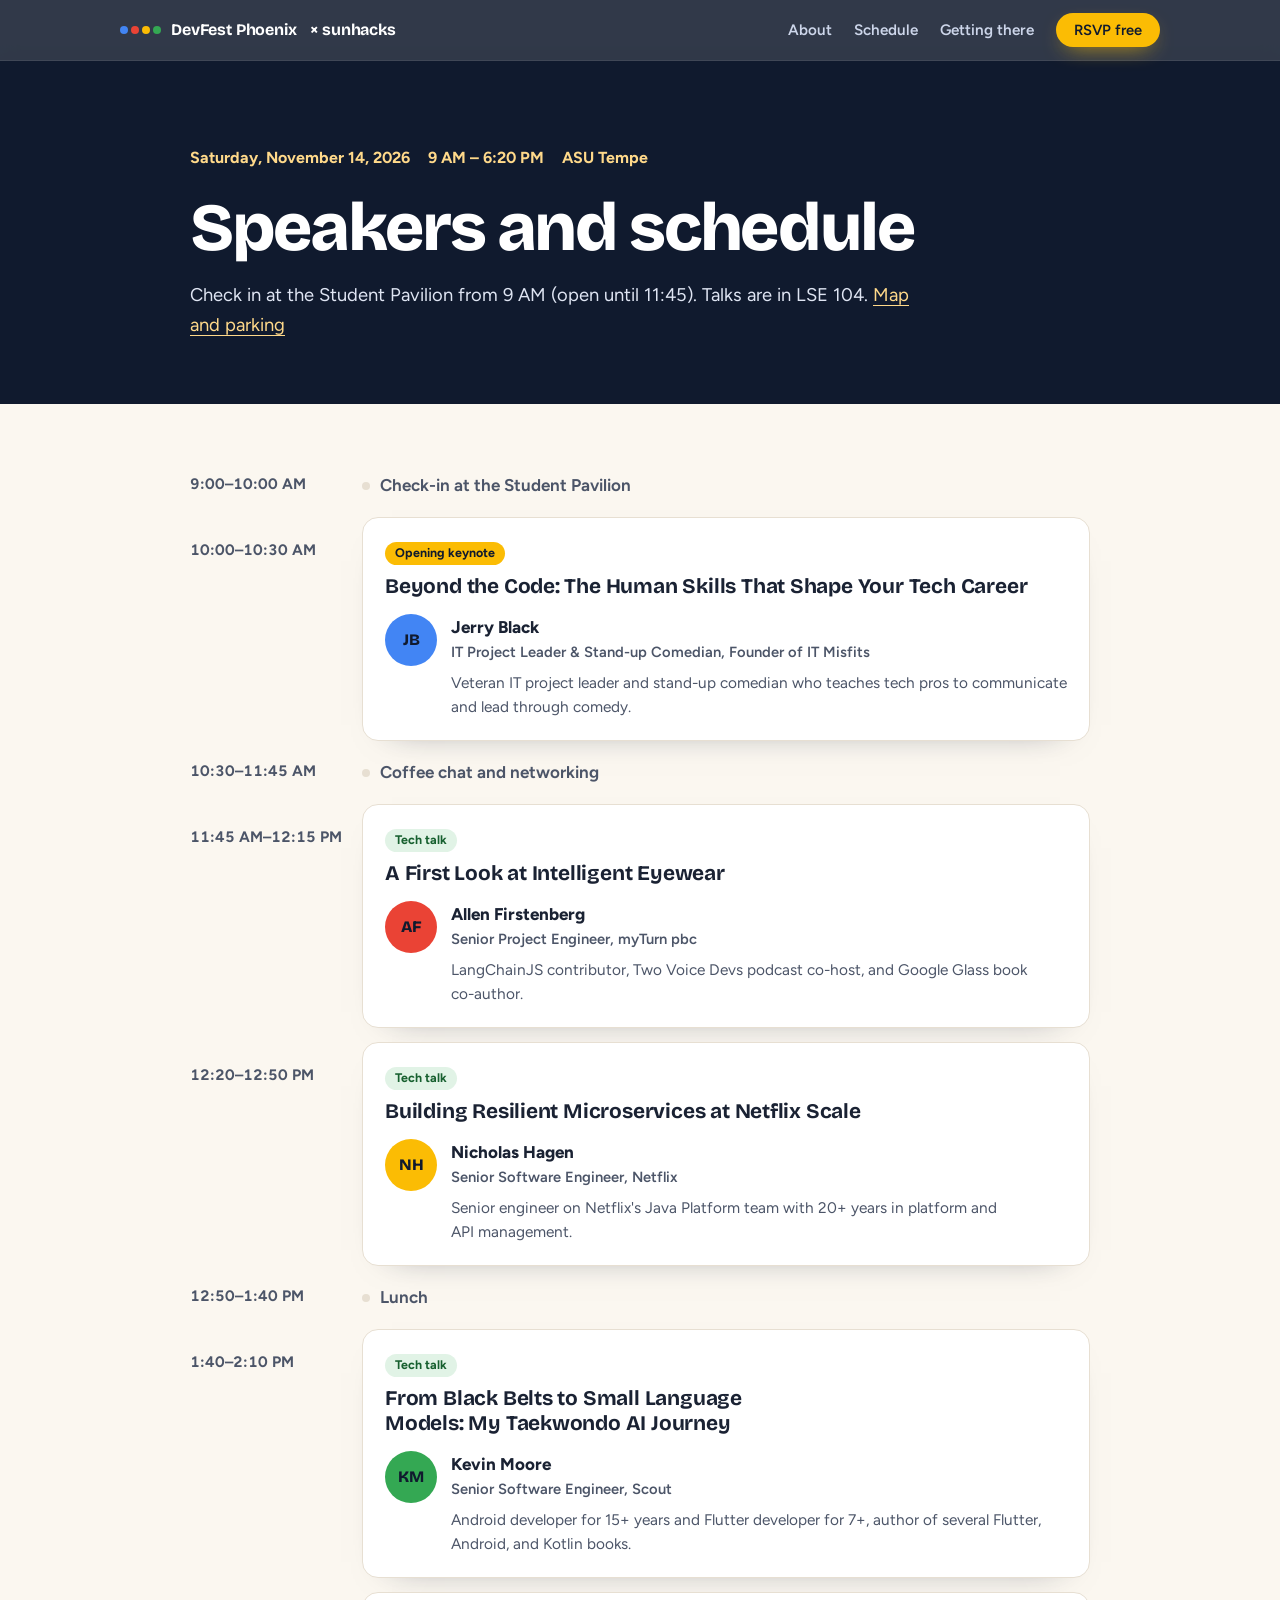
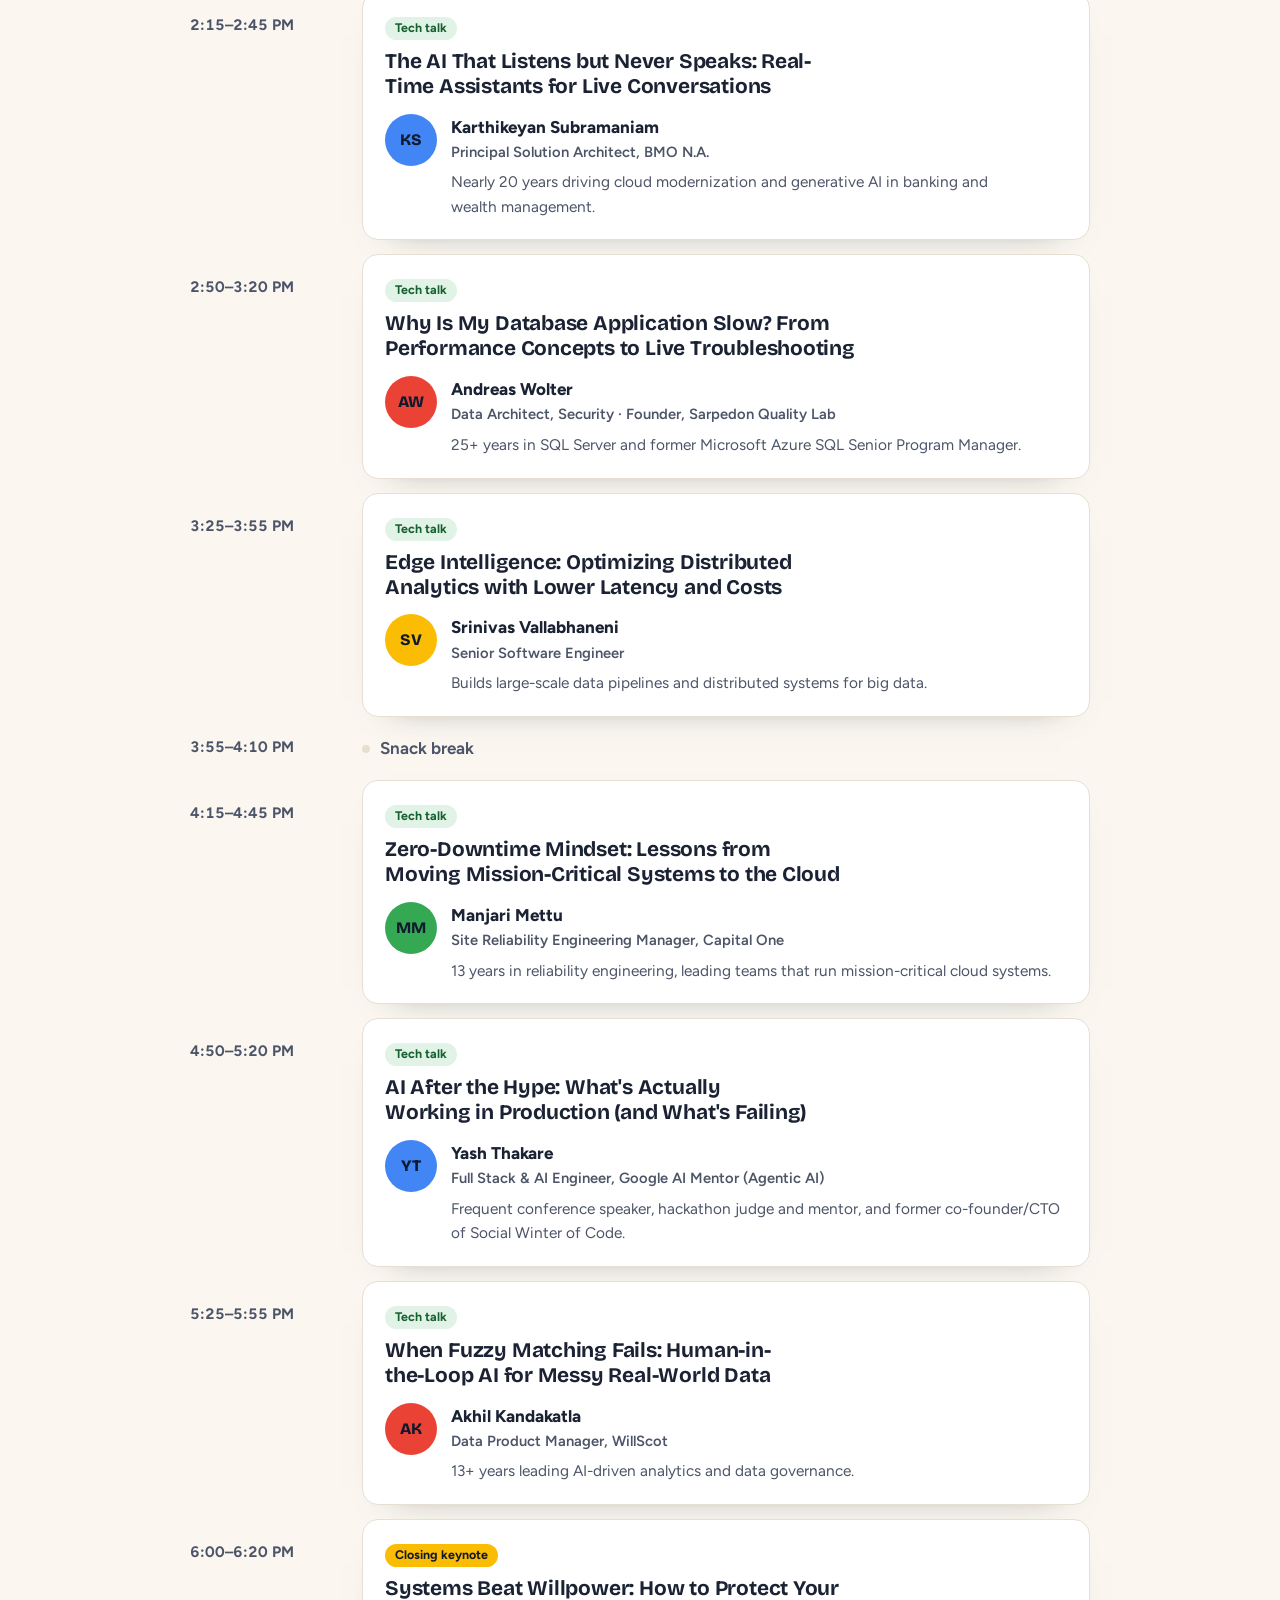
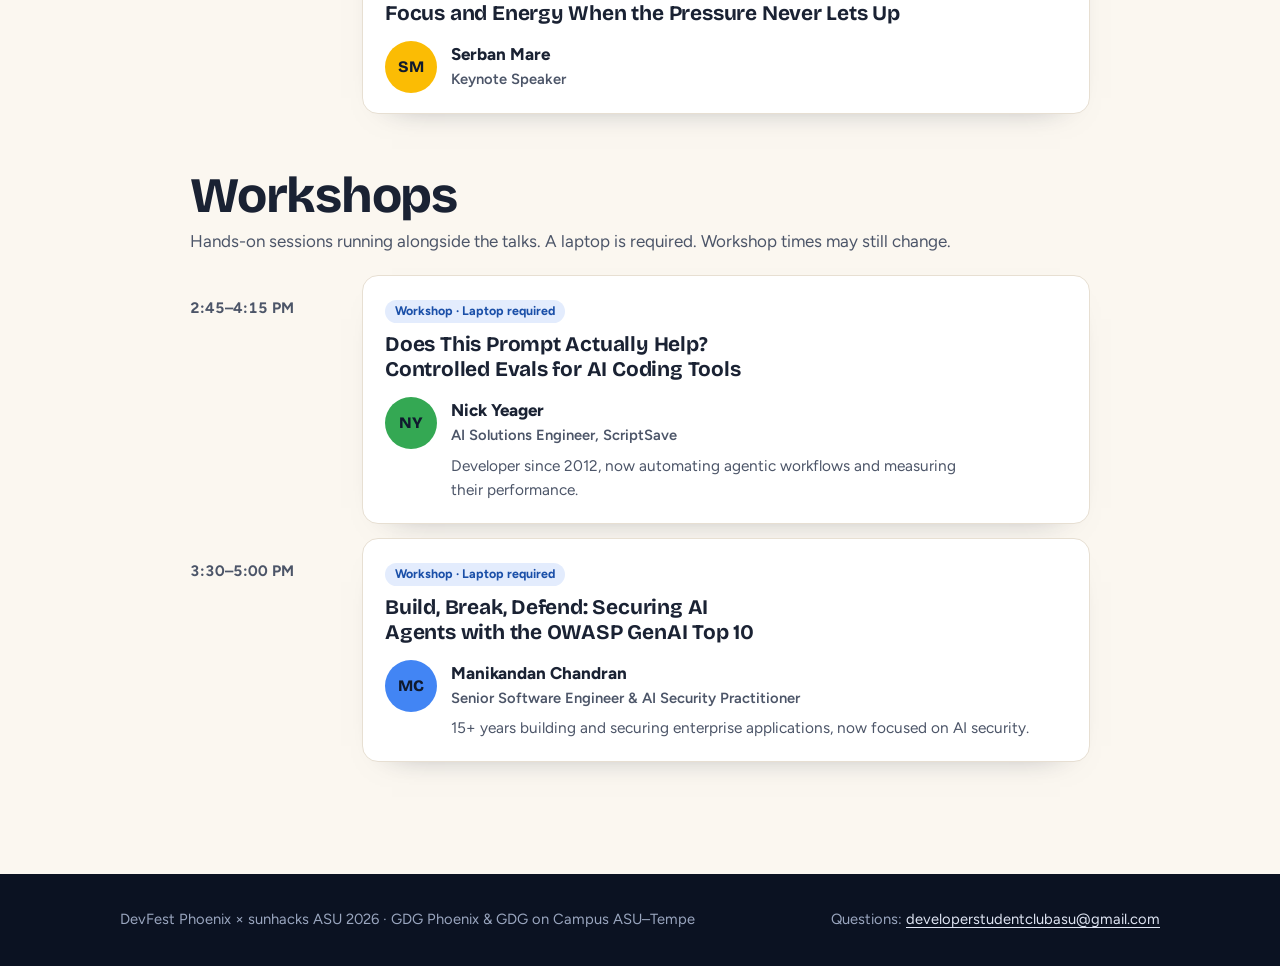
==== schedule.html @ c8252a9f "Add expanded schedule page with speaker cards; share styles via site.css" ====
<!DOCTYPE html>
<html lang="en">
<head>
<meta charset="utf-8">
<meta name="viewport" content="width=device-width, initial-scale=1">
<title>Speakers and Schedule | DevFest Phoenix × sunhacks ASU 2026</title>
<meta name="description" content="Full schedule, talk titles, and speaker bios for DevFest Phoenix × sunhacks ASU 2026. Saturday, November 14, 2026 at ASU Tempe.">
<link rel="canonical" href="https://aidevfest.org/schedule.html">
<meta property="og:type" content="website">
<meta property="og:title" content="Speakers and Schedule: DevFest Phoenix × sunhacks ASU 2026">
<meta property="og:description" content="Talks, workshops, and keynotes at ASU Tempe. Saturday, November 14, 2026.">
<meta property="og:url" content="https://aidevfest.org/schedule.html">
<meta property="og:image" content="https://aidevfest.org/img/og.png">
<meta name="twitter:card" content="summary_large_image">
<meta name="theme-color" content="#101a2e">
<link rel="icon" href="img/favicon.svg" type="image/svg+xml">
<link rel="preload" href="fonts/bricolage-grotesque-var.woff2" as="font" type="font/woff2" crossorigin>
<link rel="stylesheet" href="site.css">
</head>
<body>
<a class="skip" href="#main">Skip to content</a>
<header class="top">
  <div class="wrap">
    <a class="mark" href="./"><span class="dots" aria-hidden="true"><i></i><i></i><i></i><i></i></span>DevFest Phoenix<span class="full">&nbsp;× sunhacks</span></a>
    <nav aria-label="Main">
      <a href="./#about">About</a>
      <a href="./#schedule">Schedule</a>
      <a href="./#venue">Getting there</a>
      <a class="btn btn-sun" href="https://gdg.community.dev/events/details/google-gdg-on-campus-arizona-state-university-tempe-united-states-presents-devfest-phoenix-x-sunhacks-asu-2026-call-for-speakers/cohost-gdg-on-campus-arizona-state-university-tempe-united-states/">RSVP free</a>
    </nav>
  </div>
</header>

<main id="main">
<div class="page-head">
  <div class="wrap narrow">
    <p class="kick"><span>Saturday, November 14, 2026</span><span>9 AM – 6:20 PM</span><span>ASU Tempe</span></p>
    <h1>Speakers and schedule</h1>
    <p class="lead">Check in at the Student Pavilion from 9 AM (open until 11:45). Talks are in LSE 104.
      <a href="./#venue">Map and parking</a></p>
  </div>
</div>

<section style="padding-top:clamp(40px,6vw,64px)">
  <div class="wrap narrow">
    <ol class="xs">
      <li class="brk"><time>9:00–10:00 AM</time><span>Check-in at the Student Pavilion</span></li>
      <li>
        <time>10:00–10:30 AM</time>
        <article class="talk">
          <span class="tag kn">Opening keynote</span>
          <h3>Beyond the Code: The Human Skills That Shape Your Tech Career</h3>
          <div class="spk"><span class="av" style="--c:var(--blue)" aria-hidden="true">JB</span>
            <div><b>Jerry Black</b><span class="role">IT Project Leader &amp; Stand-up Comedian, Founder of IT Misfits</span>
              <p>Veteran IT project leader and stand-up comedian who teaches tech pros to communicate and lead through comedy.</p></div></div>
        </article>
      </li>
      <li class="brk"><time>10:30–11:45 AM</time><span>Coffee chat and networking</span></li>
      <li>
        <time>11:45 AM–12:15 PM</time>
        <article class="talk">
          <span class="tag tt">Tech talk</span>
          <h3>A First Look at Intelligent Eyewear</h3>
          <div class="spk"><span class="av" style="--c:var(--red)" aria-hidden="true">AF</span>
            <div><b>Allen Firstenberg</b><span class="role">Senior Project Engineer, myTurn pbc</span>
              <p>LangChainJS contributor, Two Voice Devs podcast co-host, and Google Glass book co-author.</p></div></div>
        </article>
      </li>
      <li>
        <time>12:20–12:50 PM</time>
        <article class="talk">
          <span class="tag tt">Tech talk</span>
          <h3>Building Resilient Microservices at Netflix Scale</h3>
          <div class="spk"><span class="av" style="--c:var(--yellow)" aria-hidden="true">NH</span>
            <div><b>Nicholas Hagen</b><span class="role">Senior Software Engineer, Netflix</span>
              <p>Senior engineer on Netflix's Java Platform team with 20+ years in platform and API management.</p></div></div>
        </article>
      </li>
      <li class="brk"><time>12:50–1:40 PM</time><span>Lunch</span></li>
      <li>
        <time>1:40–2:10 PM</time>
        <article class="talk">
          <span class="tag tt">Tech talk</span>
          <h3>From Black Belts to Small Language Models: My Taekwondo AI Journey</h3>
          <div class="spk"><span class="av" style="--c:var(--green)" aria-hidden="true">KM</span>
            <div><b>Kevin Moore</b><span class="role">Senior Software Engineer, Scout</span>
              <p>Android developer for 15+ years and Flutter developer for 7+, author of several Flutter, Android, and Kotlin books.</p></div></div>
        </article>
      </li>
      <li>
        <time>2:15–2:45 PM</time>
        <article class="talk">
          <span class="tag tt">Tech talk</span>
          <h3>The AI That Listens but Never Speaks: Real-Time Assistants for Live Conversations</h3>
          <div class="spk"><span class="av" style="--c:var(--blue)" aria-hidden="true">KS</span>
            <div><b>Karthikeyan Subramaniam</b><span class="role">Principal Solution Architect, BMO N.A.</span>
              <p>Nearly 20 years driving cloud modernization and generative AI in banking and wealth management.</p></div></div>
        </article>
      </li>
      <li>
        <time>2:50–3:20 PM</time>
        <article class="talk">
          <span class="tag tt">Tech talk</span>
          <h3>Why Is My Database Application Slow? From Performance Concepts to Live Troubleshooting</h3>
          <div class="spk"><span class="av" style="--c:var(--red)" aria-hidden="true">AW</span>
            <div><b>Andreas Wolter</b><span class="role">Data Architect, Security &middot; Founder, Sarpedon Quality Lab</span>
              <p>25+ years in SQL Server and former Microsoft Azure SQL Senior Program Manager.</p></div></div>
        </article>
      </li>
      <li>
        <time>3:25–3:55 PM</time>
        <article class="talk">
          <span class="tag tt">Tech talk</span>
          <h3>Edge Intelligence: Optimizing Distributed Analytics with Lower Latency and Costs</h3>
          <div class="spk"><span class="av" style="--c:var(--yellow)" aria-hidden="true">SV</span>
            <div><b>Srinivas Vallabhaneni</b><span class="role">Senior Software Engineer</span>
              <p>Builds large-scale data pipelines and distributed systems for big data.</p></div></div>
        </article>
      </li>
      <li class="brk"><time>3:55–4:10 PM</time><span>Snack break</span></li>
      <li>
        <time>4:15–4:45 PM</time>
        <article class="talk">
          <span class="tag tt">Tech talk</span>
          <h3>Zero-Downtime Mindset: Lessons from Moving Mission-Critical Systems to the Cloud</h3>
          <div class="spk"><span class="av" style="--c:var(--green)" aria-hidden="true">MM</span>
            <div><b>Manjari Mettu</b><span class="role">Site Reliability Engineering Manager, Capital One</span>
              <p>13 years in reliability engineering, leading teams that run mission-critical cloud systems.</p></div></div>
        </article>
      </li>
      <li>
        <time>4:50–5:20 PM</time>
        <article class="talk">
          <span class="tag tt">Tech talk</span>
          <h3>AI After the Hype: What's Actually Working in Production (and What's Failing)</h3>
          <div class="spk"><span class="av" style="--c:var(--blue)" aria-hidden="true">YT</span>
            <div><b>Yash Thakare</b><span class="role">Full Stack &amp; AI Engineer, Google AI Mentor (Agentic AI)</span>
              <p>Frequent conference speaker, hackathon judge and mentor, and former co-founder/CTO of Social Winter of Code.</p></div></div>
        </article>
      </li>
      <li>
        <time>5:25–5:55 PM</time>
        <article class="talk">
          <span class="tag tt">Tech talk</span>
          <h3>When Fuzzy Matching Fails: Human-in-the-Loop AI for Messy Real-World Data</h3>
          <div class="spk"><span class="av" style="--c:var(--red)" aria-hidden="true">AK</span>
            <div><b>Akhil Kandakatla</b><span class="role">Data Product Manager, WillScot</span>
              <p>13+ years leading AI-driven analytics and data governance.</p></div></div>
        </article>
      </li>
      <li>
        <time>6:00–6:20 PM</time>
        <article class="talk">
          <span class="tag kn">Closing keynote</span>
          <h3>Systems Beat Willpower: How to Protect Your Focus and Energy When the Pressure Never Lets Up</h3>
          <div class="spk"><span class="av" style="--c:var(--yellow)" aria-hidden="true">SM</span>
            <div><b>Serban Mare</b><span class="role">Keynote Speaker</span></div></div>
        </article>
      </li>
    </ol>

    <h2 class="xs-sub" id="workshops">Workshops</h2>
    <p class="xs-note">Hands-on sessions running alongside the talks. A laptop is required. Workshop times may still change.</p>
    <ol class="xs">
      <li>
        <time>2:45–4:15 PM</time>
        <article class="talk">
          <span class="tag ws">Workshop &middot; Laptop required</span>
          <h3>Does This Prompt Actually Help? Controlled Evals for AI Coding Tools</h3>
          <div class="spk"><span class="av" style="--c:var(--green)" aria-hidden="true">NY</span>
            <div><b>Nick Yeager</b><span class="role">AI Solutions Engineer, ScriptSave</span>
              <p>Developer since 2012, now automating agentic workflows and measuring their performance.</p></div></div>
        </article>
      </li>
      <li>
        <time>3:30–5:00 PM</time>
        <article class="talk">
          <span class="tag ws">Workshop &middot; Laptop required</span>
          <h3>Build, Break, Defend: Securing AI Agents with the OWASP GenAI Top 10</h3>
          <div class="spk"><span class="av" style="--c:var(--blue)" aria-hidden="true">MC</span>
            <div><b>Manikandan Chandran</b><span class="role">Senior Software Engineer &amp; AI Security Practitioner</span>
              <p>15+ years building and securing enterprise applications, now focused on AI security.</p></div></div>
        </article>
      </li>
    </ol>
  </div>
</section>
</main>

<footer>
  <div class="wrap">
    <span>DevFest Phoenix × sunhacks ASU 2026 &middot; GDG Phoenix &amp; GDG on Campus ASU–Tempe</span>
    <span>Questions: <a href="mailto:developerstudentclubasu@gmail.com">developerstudentclubasu@gmail.com</a></span>
  </div>
</footer>
</body>
</html>
---- site.css ----
@font-face{font-family:'Bricolage Grotesque';src:url(fonts/bricolage-grotesque-var.woff2) format('woff2');font-weight:200 800;font-display:swap}
@font-face{font-family:'Figtree';src:url(fonts/figtree-var.woff2) format('woff2');font-weight:300 900;font-display:swap}
:root{--night:#101a2e;--dusk:#1f2d55;--ink:#1a2233;--soft:#4c5568;--paper:#fbf7f0;--card:#fff;--line:#e7dfd2;
  --blue:#4285f4;--red:#ea4335;--yellow:#fbbc04;--green:#34a853;--sun:#ffb22e;--link:#1f5fc9;
  --display:'Bricolage Grotesque',system-ui,sans-serif;--body:'Figtree',system-ui,sans-serif;color-scheme:light}
*{box-sizing:border-box}
html{scroll-behavior:smooth;-webkit-text-size-adjust:100%}
[id]{scroll-margin-top:72px}
body{margin:0;font:400 1.0625rem/1.6 var(--body);color:var(--ink);background:var(--paper)}
img,svg{max-width:100%;height:auto}
a{color:var(--link);text-underline-offset:.2em}
a:hover{text-decoration-thickness:2px}
:focus-visible{outline:3px solid var(--yellow);outline-offset:3px}
::selection{background:var(--yellow);color:var(--night)}
h1,h2,h3{font-family:var(--display);line-height:1.05;text-wrap:balance;margin:0}
h2{font-size:clamp(2rem,4.4vw,3.1rem);font-weight:750;letter-spacing:-.025em}
h3{font-size:1.25rem;font-weight:700;letter-spacing:-.01em}
p,li{text-wrap:pretty}
.wrap{max-width:1120px;margin:0 auto;padding:0 clamp(18px,4vw,40px)}
.skip{position:absolute;left:-9999px}.skip:focus{left:12px;top:12px;z-index:99;background:#fff;padding:8px 12px}

/* top bar */
.top{position:sticky;top:0;z-index:20;background:rgba(16,26,46,.86);backdrop-filter:saturate(1.4) blur(10px);-webkit-backdrop-filter:saturate(1.4) blur(10px);
  border-bottom:1px solid rgba(255,255,255,.08)}
.top .wrap{display:flex;align-items:center;justify-content:space-between;gap:16px;height:60px}
.mark{display:flex;align-items:center;gap:10px;color:#fff;text-decoration:none;font:700 1rem/1 var(--display);letter-spacing:-.01em;white-space:nowrap}
.dots{display:inline-flex;gap:3px}.dots i{width:8px;height:8px;border-radius:50%}
.dots i:nth-child(1){background:var(--blue)}.dots i:nth-child(2){background:var(--red)}.dots i:nth-child(3){background:var(--yellow)}.dots i:nth-child(4){background:var(--green)}
.top nav{display:flex;align-items:center;gap:22px}
.top nav a{color:#cdd6ea;text-decoration:none;font-weight:600;font-size:.95rem}
.top nav a:hover{color:#fff}
.btn{display:inline-flex;align-items:center;gap:8px;text-decoration:none;font-weight:750;border-radius:999px;padding:13px 24px;line-height:1.1;
  transition:transform .15s cubic-bezier(.2,.8,.2,1),background .15s,box-shadow .15s}
.btn:active{transform:translateY(1px)}
.btn-sun{background:var(--yellow);color:var(--night);box-shadow:0 8px 22px -10px rgba(251,188,4,.9)}
.btn-sun:hover{background:#ffcd3c;color:var(--night);transform:translateY(-1px)}
.btn-line{color:#fff;border:1.5px solid rgba(255,255,255,.45)}
.btn-line:hover{border-color:#fff;color:#fff}
.top .btn{padding:9px 18px;font-size:.92rem}
.top nav a.btn-sun,.top nav a.btn-sun:hover{color:var(--night)}

/* hero: dawn over the desert, signal rings off the sun */
.hero{position:relative;overflow:hidden;color:#fff;background:linear-gradient(180deg,var(--night) 0%,var(--dusk) 52%,#7a3b54 78%,#e0794a 100%);
  padding:clamp(56px,9vw,110px) 0 0}
.hero .wrap{position:relative;z-index:2}
.kick{display:flex;flex-wrap:wrap;gap:8px 18px;margin:0 0 22px;color:#ffd98a;font-weight:700;font-size:1rem}
.hero h1{font-size:clamp(2.7rem,8vw,6.2rem);font-weight:800;letter-spacing:-.04em;line-height:.92;max-width:11ch}
.hero h1 .x{color:var(--yellow);font-weight:500}
.hero .lead{font-size:clamp(1.1rem,2vw,1.3rem);color:#dfe5f3;max-width:46ch;margin:22px 0 30px}
.hero .cta{display:flex;flex-wrap:wrap;gap:12px;align-items:center}
.facts{display:grid;grid-template-columns:repeat(4,auto);justify-content:start;gap:12px 40px;margin:44px 0 0;padding:0;list-style:none}
.facts li{border-left:2px solid rgba(255,255,255,.22);padding-left:14px;margin:0}
.facts b{display:block;font:700 1.15rem/1.2 var(--display);color:#fff}
.facts span{color:#c9d2e6;font-size:.95rem}
.horizon{position:relative;z-index:1;display:block;width:100%;height:auto;margin-top:clamp(-10px,-2vw,-40px)}
@media (prefers-reduced-motion:no-preference){
  .ring{animation:pulse 5.5s cubic-bezier(.2,.7,.2,1) infinite;transform-origin:600px 300px;opacity:0}
  .ring:nth-of-type(2){animation-delay:1.8s}.ring:nth-of-type(3){animation-delay:3.6s}
  @keyframes pulse{0%{transform:scale(.55);opacity:.0}15%{opacity:.55}100%{transform:scale(1.6);opacity:0}}
}

/* sections */
section{padding:clamp(64px,9vw,112px) 0}
.intro{display:grid;grid-template-columns:1fr 1fr;gap:clamp(28px,5vw,72px);align-items:start}
.intro p{margin:0 0 1rem;font-size:1.12rem}
.intro .big{font:600 clamp(1.35rem,2.4vw,1.75rem)/1.35 var(--display);letter-spacing:-.01em;color:var(--ink);margin:0}
.who{list-style:none;padding:0;margin:22px 0 0;display:grid;gap:10px}
.who li{display:flex;gap:12px;align-items:baseline;margin:0}
.who li::before{content:"";flex:none;width:10px;height:10px;border-radius:50%;background:var(--c);transform:translateY(-1px)}
.formats{display:grid;grid-template-columns:repeat(3,1fr);gap:0;margin-top:40px;border-top:2px solid var(--ink)}
.formats div{padding:22px 22px 4px 0;border-right:1px solid var(--line)}
.formats div:last-child{border-right:0}
.formats div+div{padding-left:22px}
.formats .len{display:block;font:700 .9rem/1 var(--body);color:var(--soft);margin:8px 0 10px;font-variant-numeric:tabular-nums}
.formats p{margin:0;color:var(--soft);font-size:.98rem}
.band{background:var(--night);color:#dfe5f3}
.band h2{color:#fff}
.topics{display:flex;flex-wrap:wrap;gap:10px;list-style:none;padding:0;margin:34px 0 0}
.topics li{margin:0;padding:10px 18px;border-radius:999px;border:1px solid rgba(255,255,255,.18);font-weight:650;color:#fff;
  background:linear-gradient(90deg,var(--c) 0 6px,transparent 6px);padding-left:24px}
.split{display:grid;grid-template-columns:1.1fr .9fr;gap:clamp(28px,5vw,72px);align-items:start}
.panel{background:var(--card);border:1px solid var(--line);border-radius:18px;padding:26px;box-shadow:0 18px 40px -30px rgba(16,26,46,.5)}
.panel h3{margin-bottom:.5rem}
.panel p{margin:0 0 .8rem;color:var(--soft)}
.panel p:last-child{margin-bottom:0}
.sub{font-size:1.12rem;margin:18px 0 0;max-width:52ch}
#schedule .split{grid-template-columns:.7fr 1.3fr}
.sched-head{position:sticky;top:96px}
.sched{list-style:none;padding:0;margin:0;border-top:2px solid var(--ink)}
.sched li{display:grid;grid-template-columns:10.5rem 1fr;gap:16px;align-items:baseline;margin:0;padding:13px 0;border-bottom:1px solid var(--line)}
.sched time{font-weight:650;font-size:.95rem;color:var(--soft);font-variant-numeric:tabular-nums}
.sched span{font:700 1.12rem/1.3 var(--display);letter-spacing:-.01em}
.sched small{display:inline-block;margin-left:10px;padding:3px 10px;border-radius:999px;background:var(--yellow);color:var(--night);
  font:700 .78rem/1.2 var(--body);letter-spacing:0;vertical-align:2px}
.sched em{display:block;margin-top:3px;font:500 .98rem/1.4 var(--body);font-style:normal;letter-spacing:0;color:var(--soft)}
.sched-sub{margin-top:44px;font-size:1.6rem}
.sched-note{margin:8px 0 16px;color:var(--soft)}
.sched .brk span{font:600 1rem/1.3 var(--body);color:var(--soft)}
.sched .brk span::before{content:"";display:inline-block;width:8px;height:8px;border-radius:50%;background:var(--line);margin-right:10px;vertical-align:1px}
.route{display:grid;grid-template-columns:.85fr 1.15fr;gap:clamp(24px,4vw,48px);align-items:stretch;margin-top:34px}
.steps{list-style:none;padding:0;margin:0;display:grid;gap:26px;align-content:start}
.steps li{display:flex;gap:16px;margin:0}
.steps p{margin:.35rem 0 .45rem;color:var(--soft);font-size:1rem}
.n,.pin b{flex:none;display:grid;place-items:center;width:34px;height:34px;border-radius:50%;background:var(--c);color:var(--night);
  font:800 1rem/1 var(--display);border:3px solid #fff;box-shadow:0 2px 8px rgba(16,26,46,.35)}
.when{display:block;font-weight:750;font-size:.9rem;color:var(--soft);margin:5px 0 4px;font-variant-numeric:tabular-nums}
.go{font-weight:700;font-size:.95rem}
.map{min-height:440px;border-radius:18px;border:1px solid var(--line);background:#ece6da;overflow:hidden;z-index:0}
.pin{background:none;border:0}
.leaflet-tooltip.pin-tip{font:700 .85rem/1.2 var(--body);color:var(--night);border:0;border-radius:8px;padding:5px 9px;box-shadow:0 4px 14px -4px rgba(16,26,46,.45)}
.leaflet-container{font-family:var(--body)}
.hosts{display:grid;grid-template-columns:repeat(3,1fr);gap:16px;margin-top:34px}
.host{background:var(--card);border:1px solid var(--line);border-radius:16px;padding:22px;border-top:4px solid var(--c)}
.host p{margin:.4rem 0 0;color:var(--soft);font-size:.98rem}
.history{display:flex;flex-wrap:wrap;gap:10px;list-style:none;padding:0;margin:22px 0 0}
.history a{display:inline-block;padding:9px 16px;border-radius:999px;background:var(--card);border:1px solid var(--line);text-decoration:none;color:var(--ink);font-weight:650}
.history a:hover{border-color:var(--link);color:var(--link)}
.history small{color:var(--soft);font-weight:500;margin-left:6px;font-variant-numeric:tabular-nums}
.final{text-align:center}
.final h2{max-width:18ch;margin:0 auto}
.final p{max-width:52ch;margin:18px auto 28px;color:#c9d2e6;font-size:1.1rem}
.final .cta{display:flex;flex-wrap:wrap;gap:12px;justify-content:center}
footer{background:#0b1222;color:#9aa6bf;font-size:.92rem;padding:34px 0}
footer .wrap{display:flex;flex-wrap:wrap;gap:10px 28px;justify-content:space-between}
footer a{color:#dfe5f3}

@media (max-width:900px){
  .intro,.split,.route{grid-template-columns:1fr}
  #schedule .split{grid-template-columns:1fr}
  .sched-head{position:static}
  .map{min-height:380px}
  .hosts{grid-template-columns:1fr}
  .facts{grid-template-columns:1fr 1fr}
  .top nav a:not(.btn){display:none}
}
@media (max-width:520px){
  .sched li{grid-template-columns:1fr;gap:2px}
  .formats{grid-template-columns:1fr}
  .formats div{border-right:0;padding-left:0!important;border-bottom:1px solid var(--line);padding-bottom:18px}
  .mark .full{display:none}
}
@media (prefers-reduced-motion:reduce){html{scroll-behavior:auto}*{transition:none!important}}

/* schedule.html: expanded schedule with speaker cards */
.page-head{background:var(--night);color:#dfe5f3;padding:clamp(48px,7vw,84px) 0 clamp(40px,6vw,64px)}
.page-head h1{color:#fff;font-size:clamp(2.4rem,6vw,4.2rem);font-weight:800;letter-spacing:-.035em}
.page-head .lead{font-size:1.15rem;max-width:60ch;margin:18px 0 0}
.page-head a{color:#ffd98a}
.narrow{max-width:980px}
.xs{list-style:none;padding:0;margin:0;display:grid;gap:14px}
.xs>li{display:grid;grid-template-columns:9.5rem 1fr;gap:20px;align-items:start;margin:0}
.xs time{font-weight:700;font-size:.95rem;color:var(--soft);font-variant-numeric:tabular-nums;padding-top:21px}
.xs .brk{padding:4px 0}
.xs .brk time{padding-top:0}
.xs .brk span{font-weight:650;color:var(--soft)}
.xs .brk span::before{content:"";display:inline-block;width:8px;height:8px;border-radius:50%;background:var(--line);margin-right:10px;vertical-align:1px}
.talk{background:var(--card);border:1px solid var(--line);border-radius:16px;padding:20px 22px;box-shadow:0 14px 34px -30px rgba(16,26,46,.6)}
.tag{display:inline-block;font:700 .78rem/1.2 var(--body);padding:4px 10px;border-radius:999px;margin-bottom:10px}
.tag.kn{background:var(--yellow);color:var(--night)}
.tag.tt{background:#e1f3e6;color:#17602f}
.tag.ws{background:#e3ecfd;color:#1a4fa8}
.talk h3{font-size:1.3rem;line-height:1.2;margin-bottom:14px}
.spk{display:flex;gap:14px;align-items:flex-start}
.av{flex:none;width:52px;height:52px;border-radius:50%;object-fit:cover;display:grid;place-items:center;background:var(--c,var(--line));
  color:var(--night);font:800 1rem/1 var(--display)}
.spk b{display:block;font-weight:750}
.spk .role{display:block;font-size:.92rem;color:var(--soft);font-weight:600}
.spk p{margin:6px 0 0;color:var(--soft);font-size:.96rem}
.xs-sub{margin:56px 0 6px}
.xs-note{margin:0 0 20px;color:var(--soft)}
@media (max-width:620px){
  .xs>li{grid-template-columns:1fr;gap:6px}
  .xs time{padding-top:0}
}
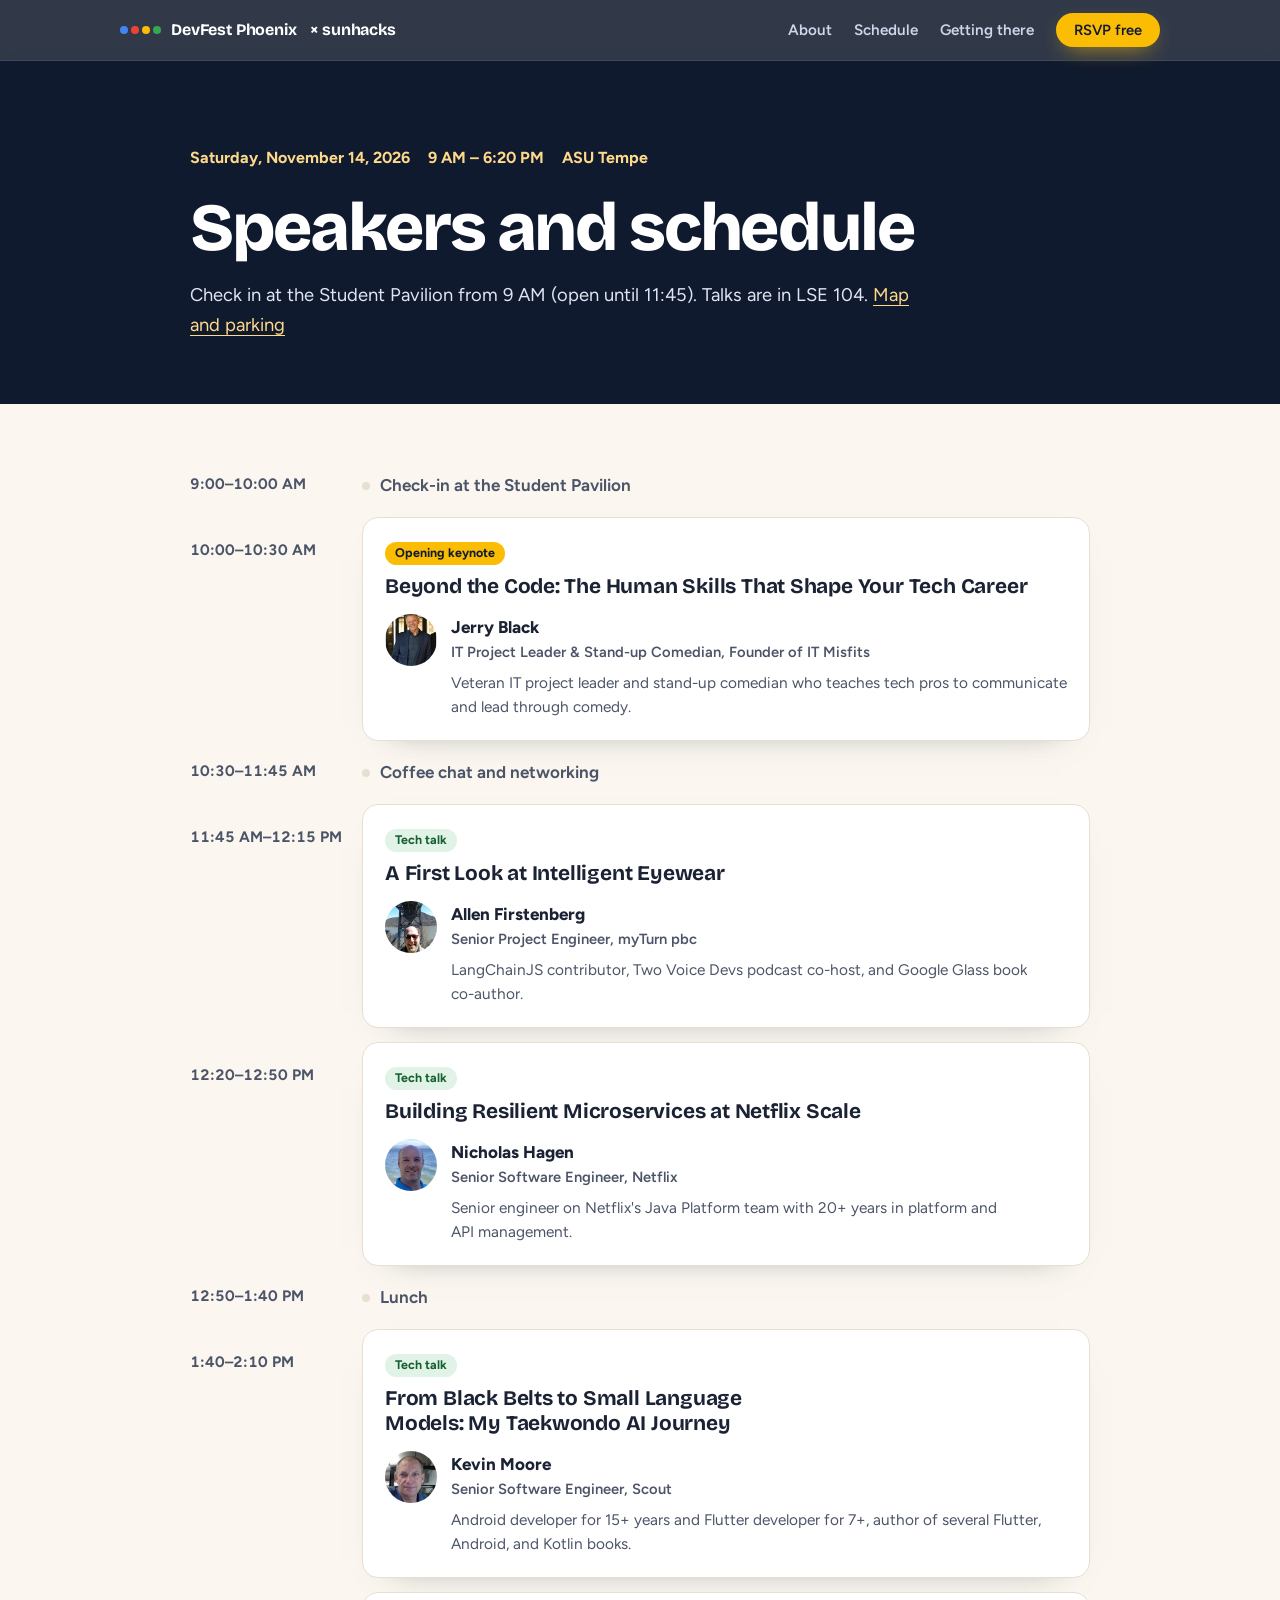
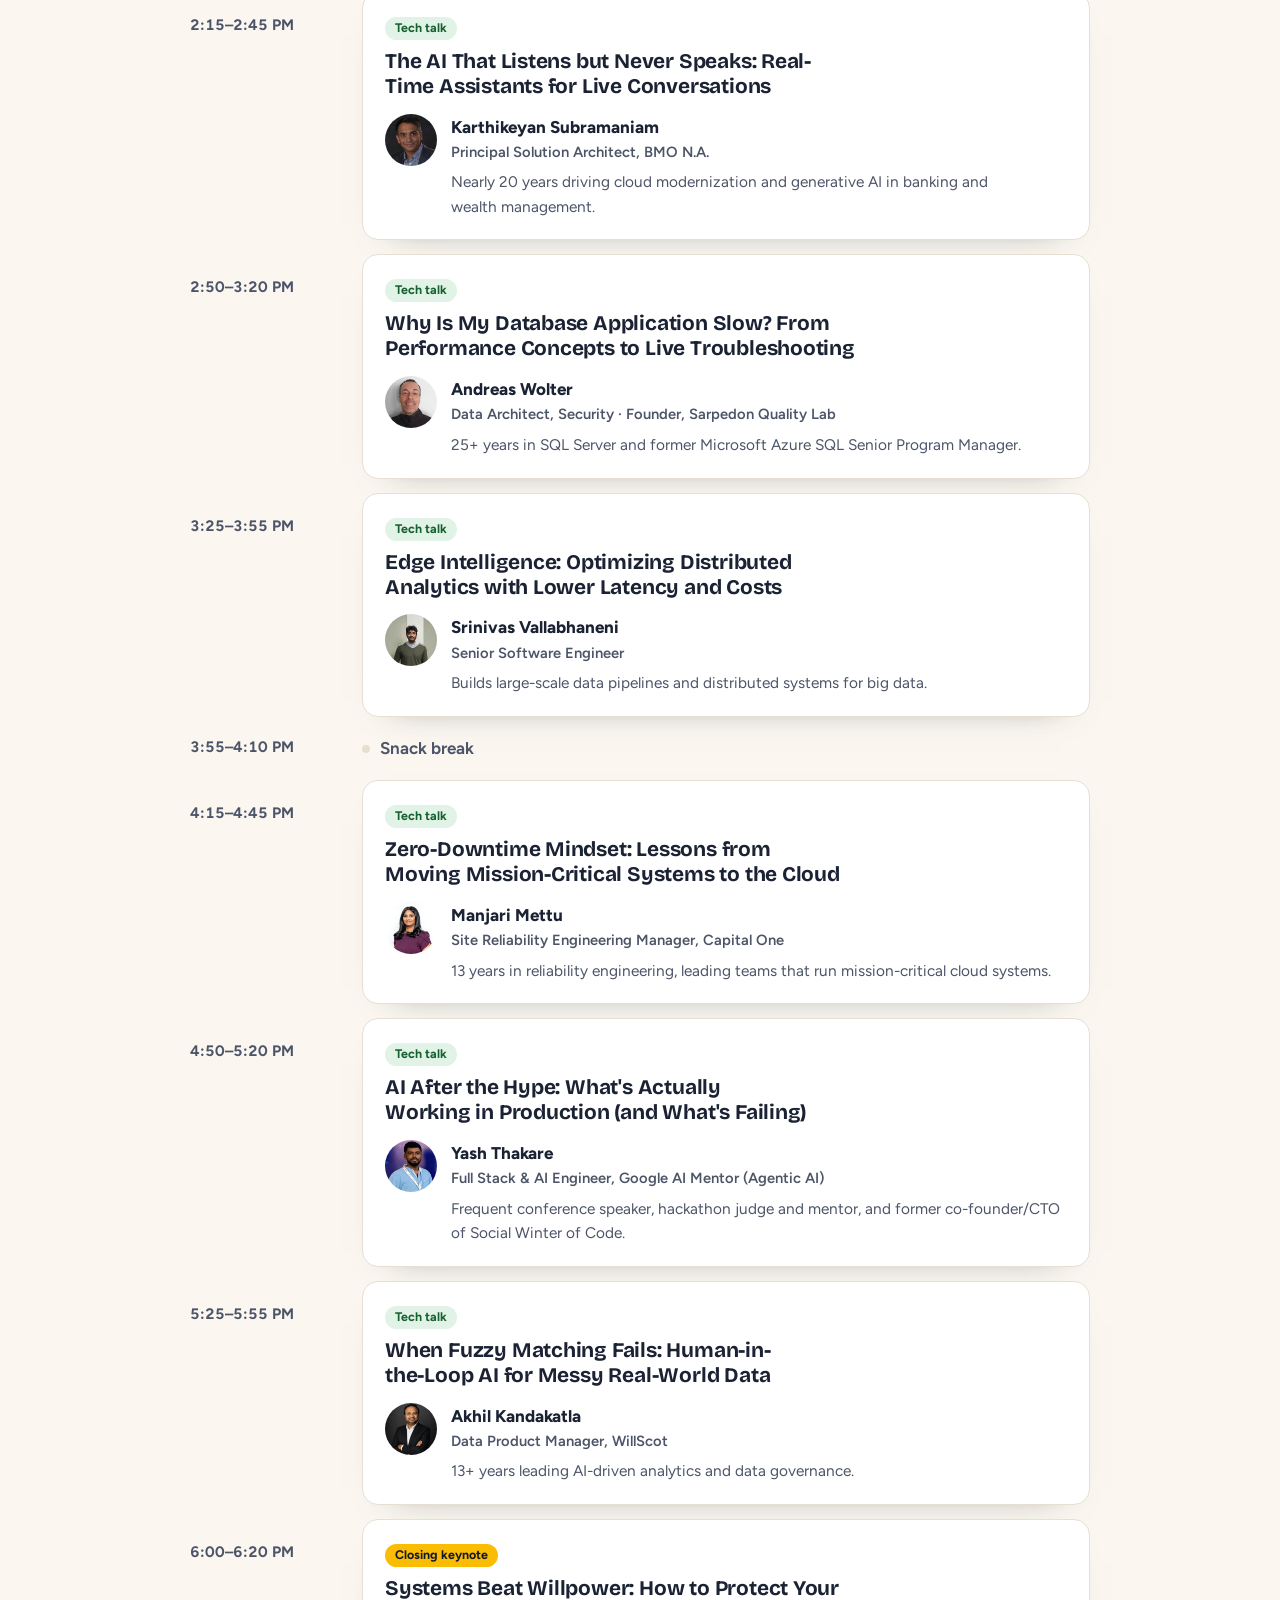
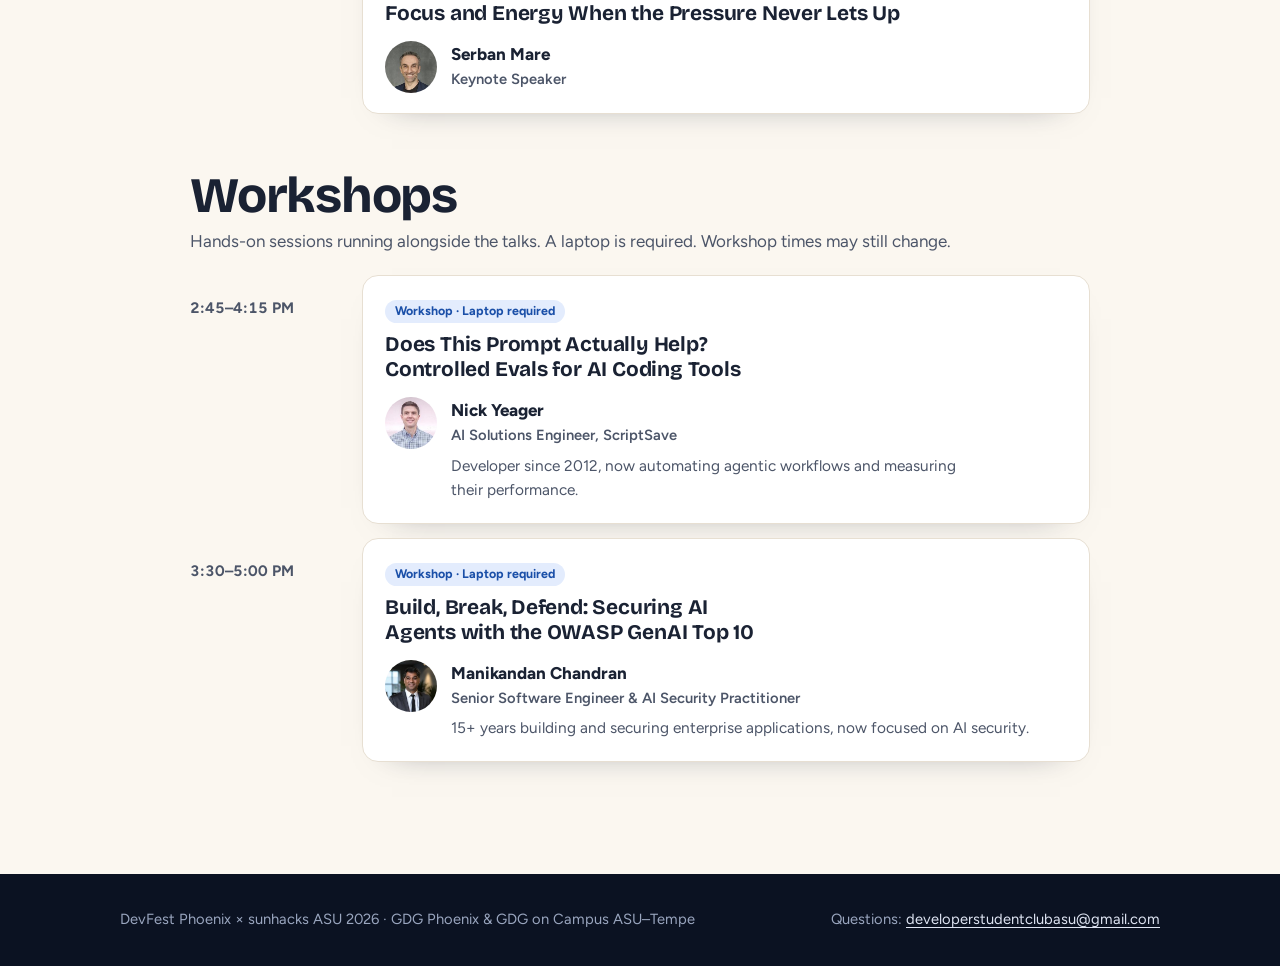
==== commit 1ebbfbaa: "Add speaker photos from the organizers' Figma to the schedule page Co-Authored-By: Claude <noreply@a" ====
--- a/schedule.html
+++ b/schedule.html
@@ -50,7 +50,7 @@
         <article class="talk">
           <span class="tag kn">Opening keynote</span>
           <h3>Beyond the Code: The Human Skills That Shape Your Tech Career</h3>
-          <div class="spk"><span class="av" style="--c:var(--blue)" aria-hidden="true">JB</span>
+          <div class="spk"><img class="av" src="img/speakers/jerry-black.jpg" alt="" width="52" height="52" loading="lazy">
             <div><b>Jerry Black</b><span class="role">IT Project Leader &amp; Stand-up Comedian, Founder of IT Misfits</span>
               <p>Veteran IT project leader and stand-up comedian who teaches tech pros to communicate and lead through comedy.</p></div></div>
         </article>
@@ -61,7 +61,7 @@
         <article class="talk">
           <span class="tag tt">Tech talk</span>
           <h3>A First Look at Intelligent Eyewear</h3>
-          <div class="spk"><span class="av" style="--c:var(--red)" aria-hidden="true">AF</span>
+          <div class="spk"><img class="av" src="img/speakers/allen-firstenberg.jpg" alt="" width="52" height="52" loading="lazy">
             <div><b>Allen Firstenberg</b><span class="role">Senior Project Engineer, myTurn pbc</span>
               <p>LangChainJS contributor, Two Voice Devs podcast co-host, and Google Glass book co-author.</p></div></div>
         </article>
@@ -71,7 +71,7 @@
         <article class="talk">
           <span class="tag tt">Tech talk</span>
           <h3>Building Resilient Microservices at Netflix Scale</h3>
-          <div class="spk"><span class="av" style="--c:var(--yellow)" aria-hidden="true">NH</span>
+          <div class="spk"><img class="av" src="img/speakers/nicholas-hagen.jpg" alt="" width="52" height="52" loading="lazy">
             <div><b>Nicholas Hagen</b><span class="role">Senior Software Engineer, Netflix</span>
               <p>Senior engineer on Netflix's Java Platform team with 20+ years in platform and API management.</p></div></div>
         </article>
@@ -82,7 +82,7 @@
         <article class="talk">
           <span class="tag tt">Tech talk</span>
           <h3>From Black Belts to Small Language Models: My Taekwondo AI Journey</h3>
-          <div class="spk"><span class="av" style="--c:var(--green)" aria-hidden="true">KM</span>
+          <div class="spk"><img class="av" src="img/speakers/kevin-moore.jpg" alt="" width="52" height="52" loading="lazy">
             <div><b>Kevin Moore</b><span class="role">Senior Software Engineer, Scout</span>
               <p>Android developer for 15+ years and Flutter developer for 7+, author of several Flutter, Android, and Kotlin books.</p></div></div>
         </article>
@@ -92,7 +92,7 @@
         <article class="talk">
           <span class="tag tt">Tech talk</span>
           <h3>The AI That Listens but Never Speaks: Real-Time Assistants for Live Conversations</h3>
-          <div class="spk"><span class="av" style="--c:var(--blue)" aria-hidden="true">KS</span>
+          <div class="spk"><img class="av" src="img/speakers/karthikeyan-subramaniam.jpg" alt="" width="52" height="52" loading="lazy">
             <div><b>Karthikeyan Subramaniam</b><span class="role">Principal Solution Architect, BMO N.A.</span>
               <p>Nearly 20 years driving cloud modernization and generative AI in banking and wealth management.</p></div></div>
         </article>
@@ -102,7 +102,7 @@
         <article class="talk">
           <span class="tag tt">Tech talk</span>
           <h3>Why Is My Database Application Slow? From Performance Concepts to Live Troubleshooting</h3>
-          <div class="spk"><span class="av" style="--c:var(--red)" aria-hidden="true">AW</span>
+          <div class="spk"><img class="av" src="img/speakers/andreas-wolter.jpg" alt="" width="52" height="52" loading="lazy">
             <div><b>Andreas Wolter</b><span class="role">Data Architect, Security &middot; Founder, Sarpedon Quality Lab</span>
               <p>25+ years in SQL Server and former Microsoft Azure SQL Senior Program Manager.</p></div></div>
         </article>
@@ -112,7 +112,7 @@
         <article class="talk">
           <span class="tag tt">Tech talk</span>
           <h3>Edge Intelligence: Optimizing Distributed Analytics with Lower Latency and Costs</h3>
-          <div class="spk"><span class="av" style="--c:var(--yellow)" aria-hidden="true">SV</span>
+          <div class="spk"><img class="av" src="img/speakers/srinivas-vallabhaneni.jpg" alt="" width="52" height="52" loading="lazy">
             <div><b>Srinivas Vallabhaneni</b><span class="role">Senior Software Engineer</span>
               <p>Builds large-scale data pipelines and distributed systems for big data.</p></div></div>
         </article>
@@ -123,7 +123,7 @@
         <article class="talk">
           <span class="tag tt">Tech talk</span>
           <h3>Zero-Downtime Mindset: Lessons from Moving Mission-Critical Systems to the Cloud</h3>
-          <div class="spk"><span class="av" style="--c:var(--green)" aria-hidden="true">MM</span>
+          <div class="spk"><img class="av" src="img/speakers/manjari-mettu.jpg" alt="" width="52" height="52" loading="lazy">
             <div><b>Manjari Mettu</b><span class="role">Site Reliability Engineering Manager, Capital One</span>
               <p>13 years in reliability engineering, leading teams that run mission-critical cloud systems.</p></div></div>
         </article>
@@ -133,7 +133,7 @@
         <article class="talk">
           <span class="tag tt">Tech talk</span>
           <h3>AI After the Hype: What's Actually Working in Production (and What's Failing)</h3>
-          <div class="spk"><span class="av" style="--c:var(--blue)" aria-hidden="true">YT</span>
+          <div class="spk"><img class="av" src="img/speakers/yash-thakare.jpg" alt="" width="52" height="52" loading="lazy">
             <div><b>Yash Thakare</b><span class="role">Full Stack &amp; AI Engineer, Google AI Mentor (Agentic AI)</span>
               <p>Frequent conference speaker, hackathon judge and mentor, and former co-founder/CTO of Social Winter of Code.</p></div></div>
         </article>
@@ -143,7 +143,7 @@
         <article class="talk">
           <span class="tag tt">Tech talk</span>
           <h3>When Fuzzy Matching Fails: Human-in-the-Loop AI for Messy Real-World Data</h3>
-          <div class="spk"><span class="av" style="--c:var(--red)" aria-hidden="true">AK</span>
+          <div class="spk"><img class="av" src="img/speakers/akhil-kandakatla.jpg" alt="" width="52" height="52" loading="lazy">
             <div><b>Akhil Kandakatla</b><span class="role">Data Product Manager, WillScot</span>
               <p>13+ years leading AI-driven analytics and data governance.</p></div></div>
         </article>
@@ -153,7 +153,7 @@
         <article class="talk">
           <span class="tag kn">Closing keynote</span>
           <h3>Systems Beat Willpower: How to Protect Your Focus and Energy When the Pressure Never Lets Up</h3>
-          <div class="spk"><span class="av" style="--c:var(--yellow)" aria-hidden="true">SM</span>
+          <div class="spk"><img class="av" src="img/speakers/serban-mare.jpg" alt="" width="52" height="52" loading="lazy">
             <div><b>Serban Mare</b><span class="role">Keynote Speaker</span></div></div>
         </article>
       </li>
@@ -167,7 +167,7 @@
         <article class="talk">
           <span class="tag ws">Workshop &middot; Laptop required</span>
           <h3>Does This Prompt Actually Help? Controlled Evals for AI Coding Tools</h3>
-          <div class="spk"><span class="av" style="--c:var(--green)" aria-hidden="true">NY</span>
+          <div class="spk"><img class="av" src="img/speakers/nick-yeager.jpg" alt="" width="52" height="52" loading="lazy">
             <div><b>Nick Yeager</b><span class="role">AI Solutions Engineer, ScriptSave</span>
               <p>Developer since 2012, now automating agentic workflows and measuring their performance.</p></div></div>
         </article>
@@ -177,7 +177,7 @@
         <article class="talk">
           <span class="tag ws">Workshop &middot; Laptop required</span>
           <h3>Build, Break, Defend: Securing AI Agents with the OWASP GenAI Top 10</h3>
-          <div class="spk"><span class="av" style="--c:var(--blue)" aria-hidden="true">MC</span>
+          <div class="spk"><img class="av" src="img/speakers/manikandan-chandran.jpg" alt="" width="52" height="52" loading="lazy">
             <div><b>Manikandan Chandran</b><span class="role">Senior Software Engineer &amp; AI Security Practitioner</span>
               <p>15+ years building and securing enterprise applications, now focused on AI security.</p></div></div>
         </article>
